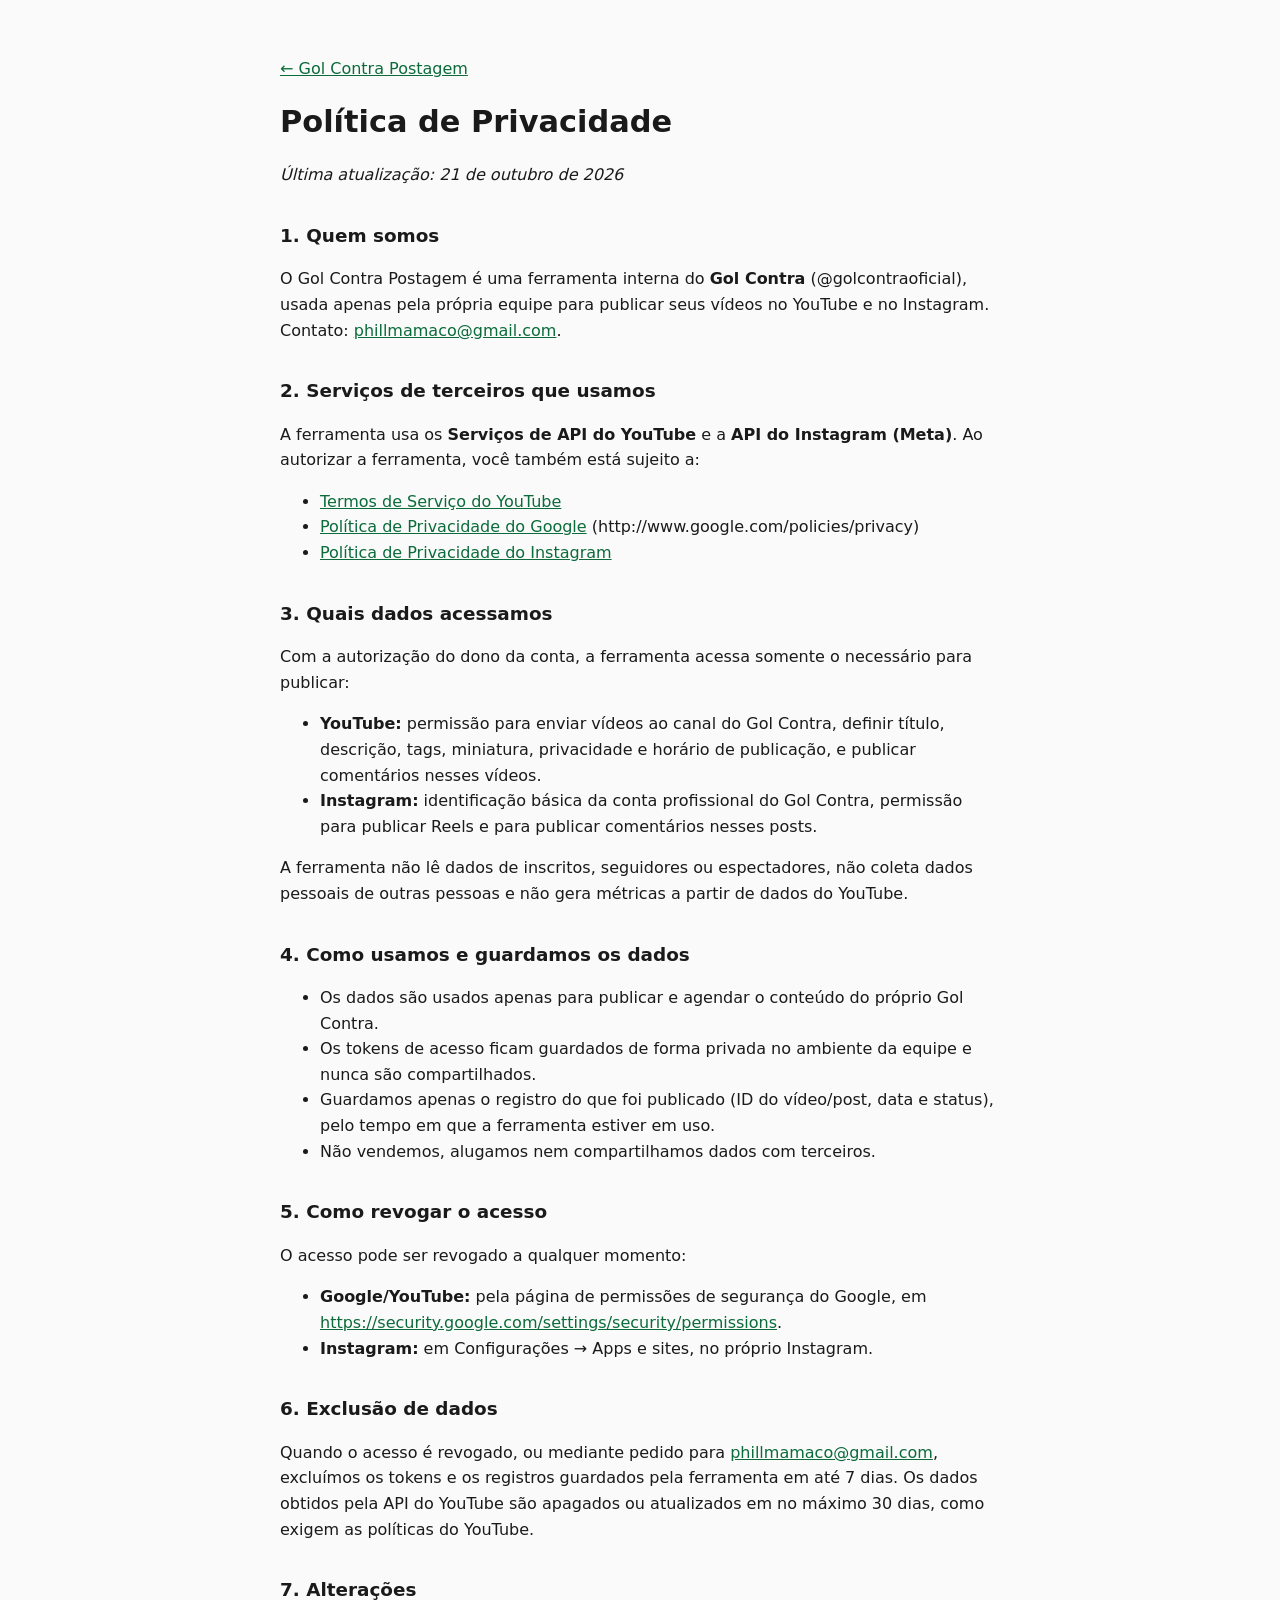
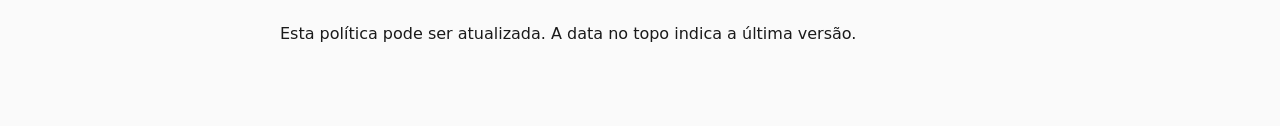
==== privacidade.html @ c465d75b "Create privacidade.html" ====
<!doctype html>
<html lang="pt-BR">
<head>
<meta charset="utf-8">
<meta name="viewport" content="width=device-width, initial-scale=1">
<title>Política de Privacidade · Gol Contra Postagem</title>
<link rel="stylesheet" href="style.css">
</head>
<body>
<main>
  <p><a href="index.html">← Gol Contra Postagem</a></p>
  <h1>Política de Privacidade</h1>
  <p><em>Última atualização: 21 de outubro de 2026</em></p>

  <h2>1. Quem somos</h2>
  <p>O Gol Contra Postagem é uma ferramenta interna do <strong>Gol Contra</strong> (@golcontraoficial), usada apenas pela própria equipe para publicar seus vídeos no YouTube e no Instagram. Contato: <a href="mailto:phillmamaco@gmail.com">phillmamaco@gmail.com</a>.</p>

  <h2>2. Serviços de terceiros que usamos</h2>
  <p>A ferramenta usa os <strong>Serviços de API do YouTube</strong> e a <strong>API do Instagram (Meta)</strong>. Ao autorizar a ferramenta, você também está sujeito a:</p>
  <ul>
    <li><a href="https://www.youtube.com/t/terms">Termos de Serviço do YouTube</a></li>
    <li><a href="https://policies.google.com/privacy">Política de Privacidade do Google</a> (http://www.google.com/policies/privacy)</li>
    <li><a href="https://privacycenter.instagram.com/policy">Política de Privacidade do Instagram</a></li>
  </ul>

  <h2>3. Quais dados acessamos</h2>
  <p>Com a autorização do dono da conta, a ferramenta acessa somente o necessário para publicar:</p>
  <ul>
    <li><strong>YouTube:</strong> permissão para enviar vídeos ao canal do Gol Contra, definir título, descrição, tags, miniatura, privacidade e horário de publicação, e publicar comentários nesses vídeos.</li>
    <li><strong>Instagram:</strong> identificação básica da conta profissional do Gol Contra, permissão para publicar Reels e para publicar comentários nesses posts.</li>
  </ul>
  <p>A ferramenta não lê dados de inscritos, seguidores ou espectadores, não coleta dados pessoais de outras pessoas e não gera métricas a partir de dados do YouTube.</p>

  <h2>4. Como usamos e guardamos os dados</h2>
  <ul>
    <li>Os dados são usados apenas para publicar e agendar o conteúdo do próprio Gol Contra.</li>
    <li>Os tokens de acesso ficam guardados de forma privada no ambiente da equipe e nunca são compartilhados.</li>
    <li>Guardamos apenas o registro do que foi publicado (ID do vídeo/post, data e status), pelo tempo em que a ferramenta estiver em uso.</li>
    <li>Não vendemos, alugamos nem compartilhamos dados com terceiros.</li>
  </ul>

  <h2>5. Como revogar o acesso</h2>
  <p>O acesso pode ser revogado a qualquer momento:</p>
  <ul>
    <li><strong>Google/YouTube:</strong> pela página de permissões de segurança do Google, em <a href="https://security.google.com/settings/security/permissions">https://security.google.com/settings/security/permissions</a>.</li>
    <li><strong>Instagram:</strong> em Configurações → Apps e sites, no próprio Instagram.</li>
  </ul>

  <h2>6. Exclusão de dados</h2>
  <p>Quando o acesso é revogado, ou mediante pedido para <a href="mailto:phillmamaco@gmail.com">phillmamaco@gmail.com</a>, excluímos os tokens e os registros guardados pela ferramenta em até 7 dias. Os dados obtidos pela API do YouTube são apagados ou atualizados em no máximo 30 dias, como exigem as políticas do YouTube.</p>

  <h2>7. Alterações</h2>
  <p>Esta política pode ser atualizada. A data no topo indica a última versão.</p>
</main>
</body>
</html>
---- style.css ----
:root { color-scheme: light dark; }
body { margin: 0; font-family: system-ui, -apple-system, "Segoe UI", Roboto, sans-serif; line-height: 1.6; background: #fafafa; color: #1a1a1a; }
main { max-width: 720px; margin: 0 auto; padding: 40px 16px 64px; }
h1 { font-size: 1.9rem; margin: 0.4em 0; }
h2 { font-size: 1.15rem; margin-top: 1.8em; }
a { color: #0b6b3a; }
@media (prefers-color-scheme: dark) {
  body { background: #121212; color: #e8e8e8; }
  a { color: #5fd38d; }
}
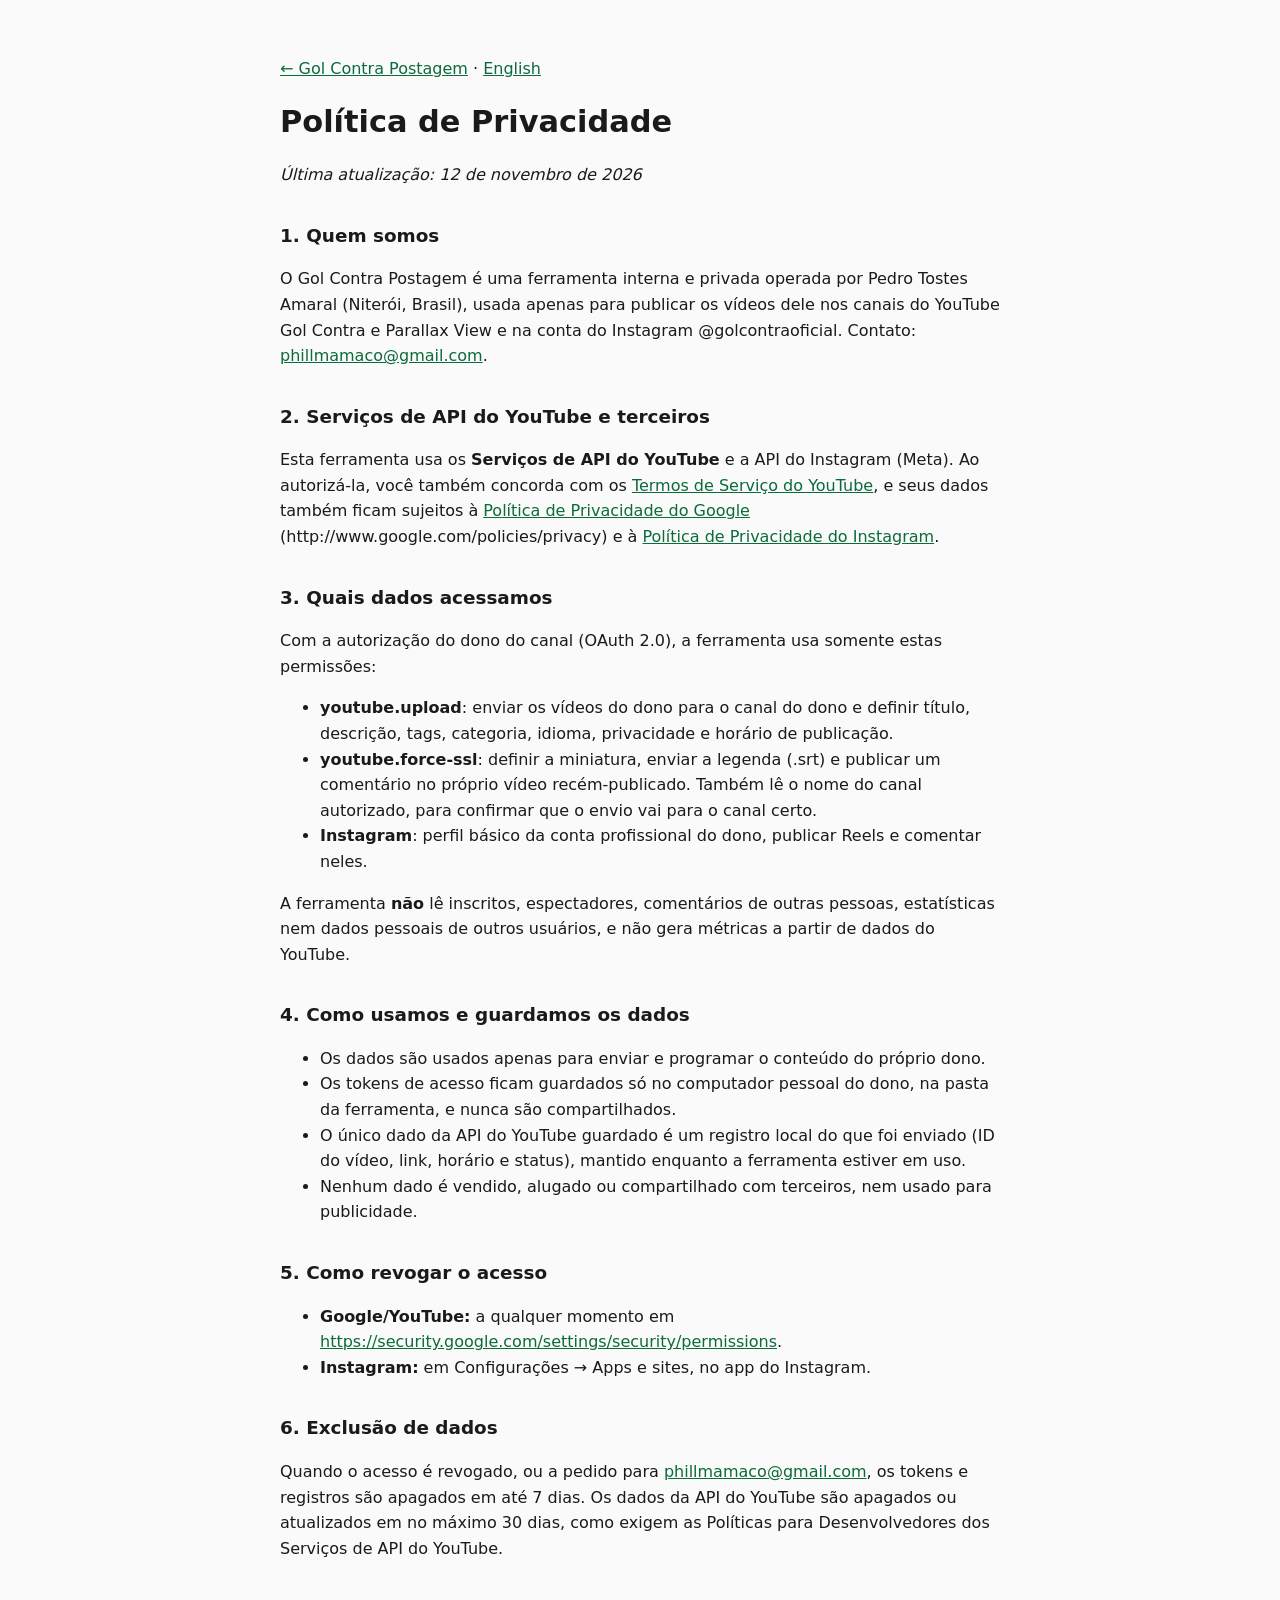
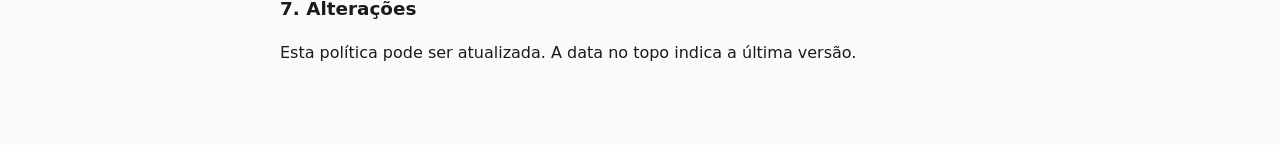
==== commit 59b7f8b2: "Update privacidade.html" ====
--- a/privacidade.html
+++ b/privacidade.html
@@ -8,46 +8,41 @@
 </head>
 <body>
 <main>
-  <p><a href="index.html">← Gol Contra Postagem</a></p>
+  <p><a href="index.html">← Gol Contra Postagem</a> · <a href="privacy.html">English</a></p>
   <h1>Política de Privacidade</h1>
-  <p><em>Última atualização: 21 de outubro de 2026</em></p>
+  <p><em>Última atualização: 12 de novembro de 2026</em></p>
 
   <h2>1. Quem somos</h2>
-  <p>O Gol Contra Postagem é uma ferramenta interna do <strong>Gol Contra</strong> (@golcontraoficial), usada apenas pela própria equipe para publicar seus vídeos no YouTube e no Instagram. Contato: <a href="mailto:phillmamaco@gmail.com">phillmamaco@gmail.com</a>.</p>
+  <p>O Gol Contra Postagem é uma ferramenta interna e privada operada por Pedro Tostes Amaral (Niterói, Brasil), usada apenas para publicar os vídeos dele nos canais do YouTube Gol Contra e Parallax View e na conta do Instagram @golcontraoficial. Contato: <a href="mailto:phillmamaco@gmail.com">phillmamaco@gmail.com</a>.</p>
 
-  <h2>2. Serviços de terceiros que usamos</h2>
-  <p>A ferramenta usa os <strong>Serviços de API do YouTube</strong> e a <strong>API do Instagram (Meta)</strong>. Ao autorizar a ferramenta, você também está sujeito a:</p>
-  <ul>
-    <li><a href="https://www.youtube.com/t/terms">Termos de Serviço do YouTube</a></li>
-    <li><a href="https://policies.google.com/privacy">Política de Privacidade do Google</a> (http://www.google.com/policies/privacy)</li>
-    <li><a href="https://privacycenter.instagram.com/policy">Política de Privacidade do Instagram</a></li>
-  </ul>
+  <h2>2. Serviços de API do YouTube e terceiros</h2>
+  <p>Esta ferramenta usa os <strong>Serviços de API do YouTube</strong> e a API do Instagram (Meta). Ao autorizá-la, você também concorda com os <a href="https://www.youtube.com/t/terms">Termos de Serviço do YouTube</a>, e seus dados também ficam sujeitos à <a href="https://policies.google.com/privacy">Política de Privacidade do Google</a> (http://www.google.com/policies/privacy) e à <a href="https://privacycenter.instagram.com/policy">Política de Privacidade do Instagram</a>.</p>
 
   <h2>3. Quais dados acessamos</h2>
-  <p>Com a autorização do dono da conta, a ferramenta acessa somente o necessário para publicar:</p>
+  <p>Com a autorização do dono do canal (OAuth 2.0), a ferramenta usa somente estas permissões:</p>
   <ul>
-    <li><strong>YouTube:</strong> permissão para enviar vídeos ao canal do Gol Contra, definir título, descrição, tags, miniatura, privacidade e horário de publicação, e publicar comentários nesses vídeos.</li>
-    <li><strong>Instagram:</strong> identificação básica da conta profissional do Gol Contra, permissão para publicar Reels e para publicar comentários nesses posts.</li>
+    <li><strong>youtube.upload</strong>: enviar os vídeos do dono para o canal do dono e definir título, descrição, tags, categoria, idioma, privacidade e horário de publicação.</li>
+    <li><strong>youtube.force-ssl</strong>: definir a miniatura, enviar a legenda (.srt) e publicar um comentário no próprio vídeo recém-publicado. Também lê o nome do canal autorizado, para confirmar que o envio vai para o canal certo.</li>
+    <li><strong>Instagram</strong>: perfil básico da conta profissional do dono, publicar Reels e comentar neles.</li>
   </ul>
-  <p>A ferramenta não lê dados de inscritos, seguidores ou espectadores, não coleta dados pessoais de outras pessoas e não gera métricas a partir de dados do YouTube.</p>
+  <p>A ferramenta <strong>não</strong> lê inscritos, espectadores, comentários de outras pessoas, estatísticas nem dados pessoais de outros usuários, e não gera métricas a partir de dados do YouTube.</p>
 
   <h2>4. Como usamos e guardamos os dados</h2>
   <ul>
-    <li>Os dados são usados apenas para publicar e agendar o conteúdo do próprio Gol Contra.</li>
-    <li>Os tokens de acesso ficam guardados de forma privada no ambiente da equipe e nunca são compartilhados.</li>
-    <li>Guardamos apenas o registro do que foi publicado (ID do vídeo/post, data e status), pelo tempo em que a ferramenta estiver em uso.</li>
-    <li>Não vendemos, alugamos nem compartilhamos dados com terceiros.</li>
+    <li>Os dados são usados apenas para enviar e programar o conteúdo do próprio dono.</li>
+    <li>Os tokens de acesso ficam guardados só no computador pessoal do dono, na pasta da ferramenta, e nunca são compartilhados.</li>
+    <li>O único dado da API do YouTube guardado é um registro local do que foi enviado (ID do vídeo, link, horário e status), mantido enquanto a ferramenta estiver em uso.</li>
+    <li>Nenhum dado é vendido, alugado ou compartilhado com terceiros, nem usado para publicidade.</li>
   </ul>
 
   <h2>5. Como revogar o acesso</h2>
-  <p>O acesso pode ser revogado a qualquer momento:</p>
   <ul>
-    <li><strong>Google/YouTube:</strong> pela página de permissões de segurança do Google, em <a href="https://security.google.com/settings/security/permissions">https://security.google.com/settings/security/permissions</a>.</li>
-    <li><strong>Instagram:</strong> em Configurações → Apps e sites, no próprio Instagram.</li>
+    <li><strong>Google/YouTube:</strong> a qualquer momento em <a href="https://security.google.com/settings/security/permissions">https://security.google.com/settings/security/permissions</a>.</li>
+    <li><strong>Instagram:</strong> em Configurações → Apps e sites, no app do Instagram.</li>
   </ul>
 
   <h2>6. Exclusão de dados</h2>
-  <p>Quando o acesso é revogado, ou mediante pedido para <a href="mailto:phillmamaco@gmail.com">phillmamaco@gmail.com</a>, excluímos os tokens e os registros guardados pela ferramenta em até 7 dias. Os dados obtidos pela API do YouTube são apagados ou atualizados em no máximo 30 dias, como exigem as políticas do YouTube.</p>
+  <p>Quando o acesso é revogado, ou a pedido para <a href="mailto:phillmamaco@gmail.com">phillmamaco@gmail.com</a>, os tokens e registros são apagados em até 7 dias. Os dados da API do YouTube são apagados ou atualizados em no máximo 30 dias, como exigem as Políticas para Desenvolvedores dos Serviços de API do YouTube.</p>
 
   <h2>7. Alterações</h2>
   <p>Esta política pode ser atualizada. A data no topo indica a última versão.</p>
